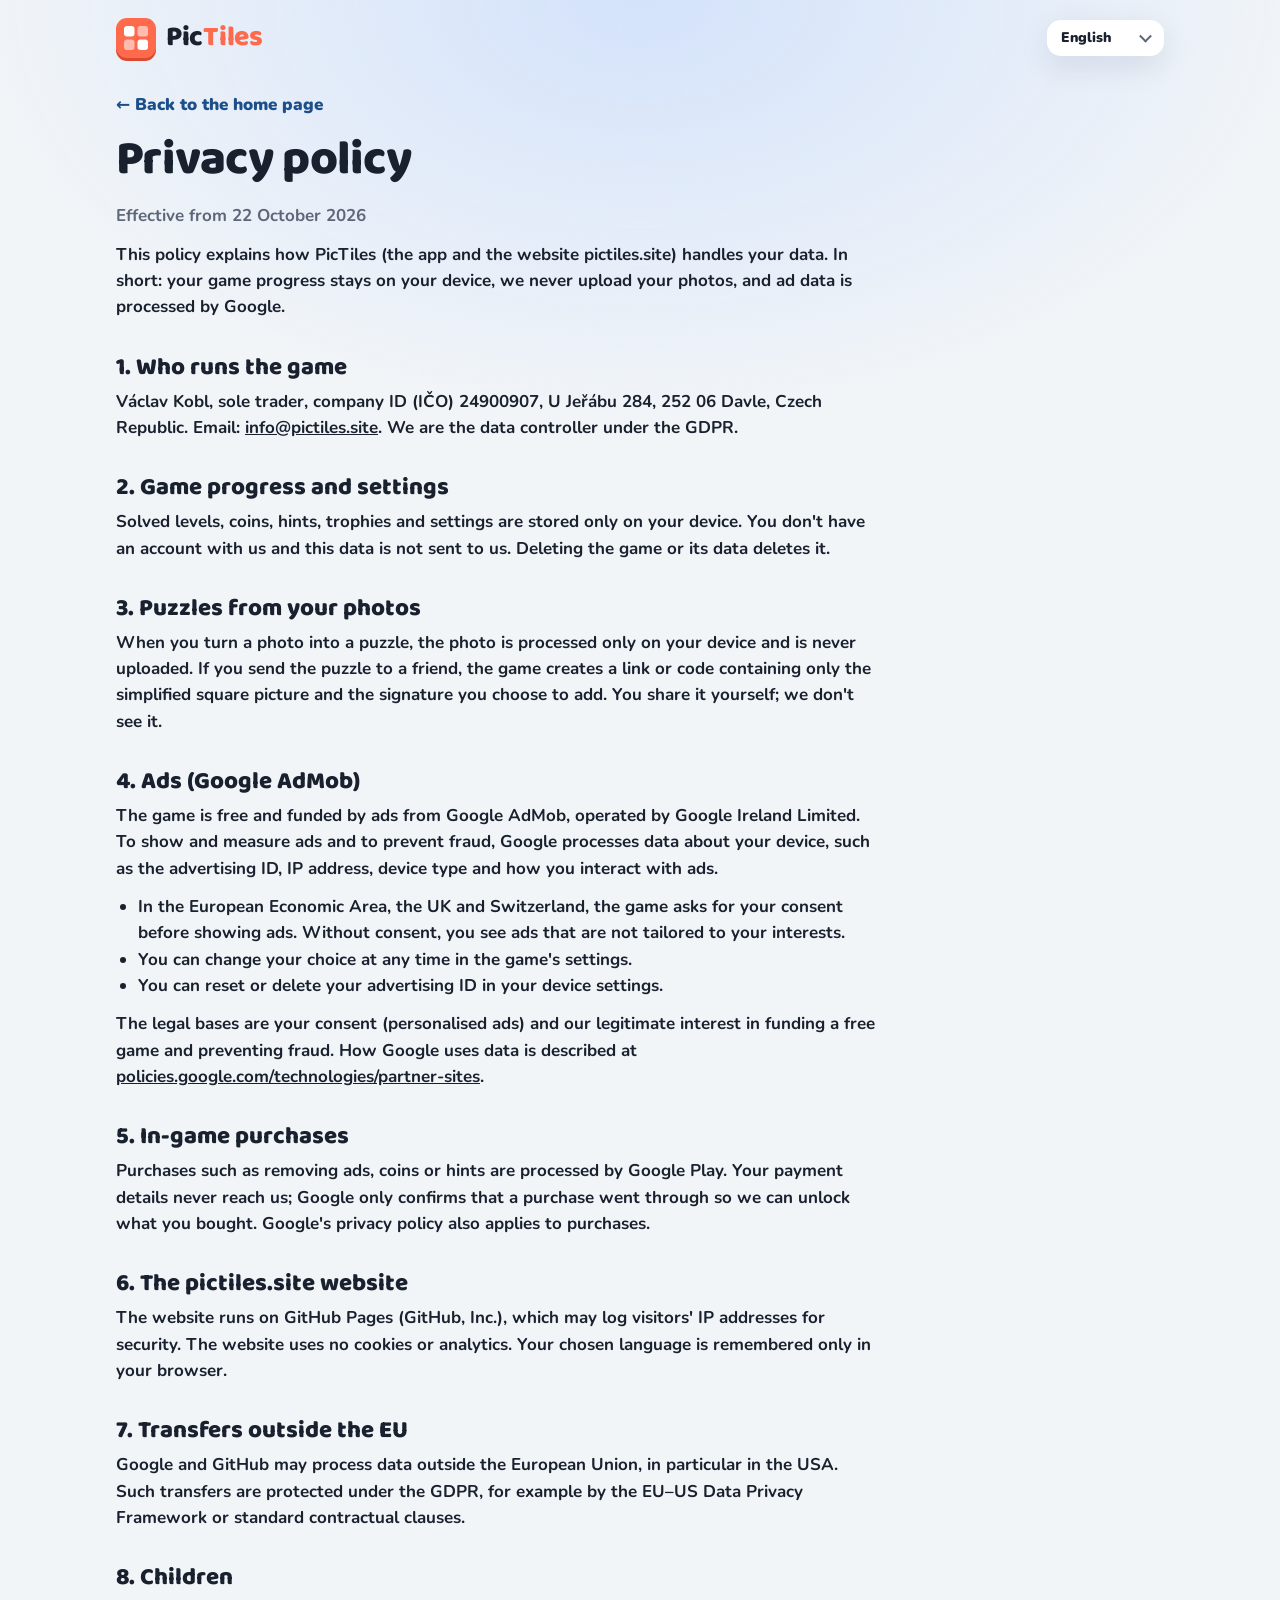
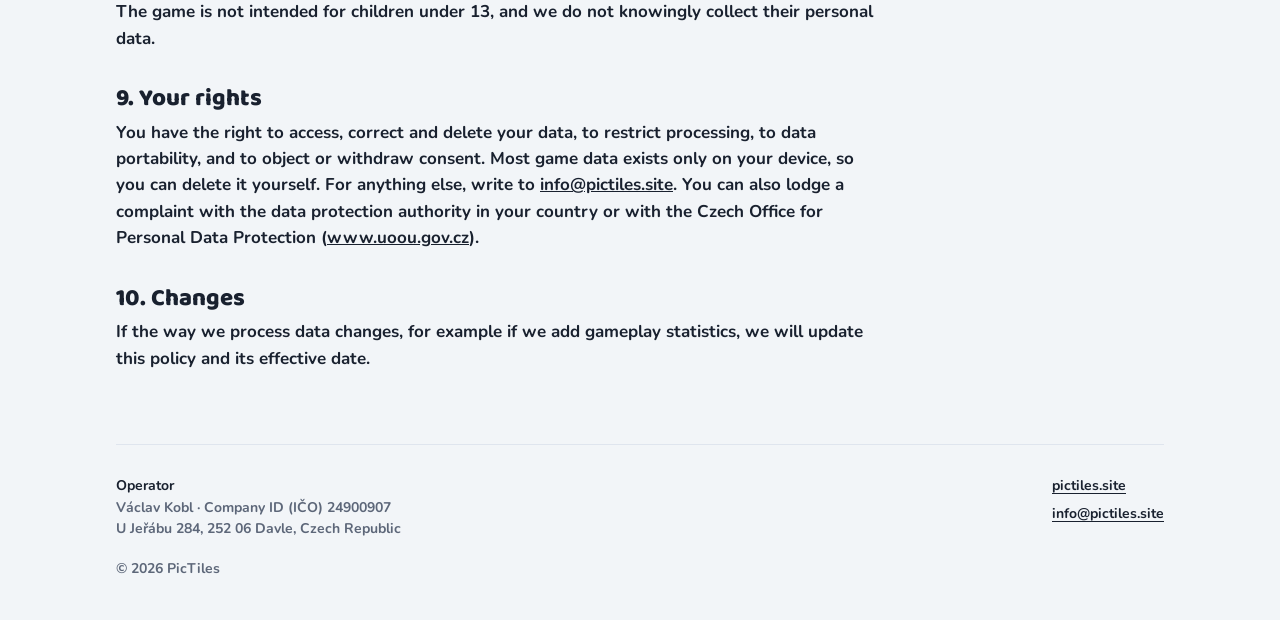
==== privacy.html @ 932350e9 "Add files via upload" ====
<!doctype html>
<html lang="en" class="pending" data-page="privacy">
<head>
<meta charset="utf-8">
<meta name="viewport" content="width=device-width, initial-scale=1">
<title>Privacy policy – PicTiles</title>
<meta name="description" content="Privacy policy of the PicTiles nonogram puzzle game and the pictiles.site website.">
<meta name="theme-color" content="#f2f5f8" media="(prefers-color-scheme: light)">
<meta name="theme-color" content="#0f141b" media="(prefers-color-scheme: dark)">
<link rel="icon" href="favicon.svg" type="image/svg+xml">
<link rel="apple-touch-icon" href="apple-touch-icon.png">
<link rel="stylesheet" href="site.css">
<noscript><style>html.pending body { visibility: visible; } .legal article[hidden] { display: block; }</style></noscript>
</head>
<body>
<div class="wrap">
  <header class="top">
    <a class="brand" href="./" aria-label="PicTiles">
      <svg viewBox="0 0 40 40" aria-hidden="true"><rect width="40" height="40" rx="11" fill="#ff6a4d"/><rect x="8" y="8" width="10.5" height="10.5" rx="3" fill="#fff"/><rect x="21.5" y="8" width="10.5" height="10.5" rx="3" fill="#fff" opacity=".55"/><rect x="8" y="21.5" width="10.5" height="10.5" rx="3" fill="#fff" opacity=".55"/><rect x="21.5" y="21.5" width="10.5" height="10.5" rx="3" fill="#fff"/></svg>
      <span class="wordmark">Pic<b>Tiles</b></span>
    </a>
    <label class="lang">
      <select id="langSel" aria-label="Language">
        <option value="cs">Čeština</option><option value="en">English</option><option value="de">Deutsch</option>
        <option value="es">Español</option><option value="pt">Português</option><option value="ja">日本語</option>
      </select>
    </label>
  </header>

  <main class="legal">
    <a class="back" href="./" data-t="back" data-keep-lang>← Back to the home page</a>

    <article lang="cs" hidden>
      <h1>Zásady ochrany osobních údajů</h1>
      <p class="meta">Platné od 22. října 2026</p>
      <p>Tyto zásady vysvětlují, jak hra PicTiles (aplikace i web pictiles.site) zachází s vašimi údaji. Ve zkratce: herní postup zůstává ve vašem zařízení, vaše fotky nikam neodesíláme a údaje pro reklamy zpracovává Google.</p>
      <h2>1. Kdo hru provozuje</h2>
      <p>Václav Kobl, podnikatel, IČO 24900907, U Jeřábu 284, 252 06 Davle, Česká republika. E-mail: <a href="mailto:info@pictiles.site">info@pictiles.site</a>. Podle nařízení GDPR jsme správcem osobních údajů.</p>
      <h2>2. Herní postup a nastavení</h2>
      <p>Vyřešené levely, mince, nápovědy, trofeje a nastavení se ukládají jen ve vašem zařízení. Nemáte u nás účet a tyto údaje k nám neodcházejí. Smazáním hry nebo jejích dat je smažete.</p>
      <h2>3. Hádanky z vašich fotek</h2>
      <p>Když z fotky vytvoříte hádanku, fotka se zpracuje jen ve vašem zařízení a nikam se neodesílá. Pokud hádanku pošlete kamarádovi, vytvoří se odkaz nebo kód, který obsahuje jen zjednodušený obrázek ze čtverečků a podpis, pokud ho sami vyplníte. Sdílíte ho vy, my ho nevidíme.</p>
      <h2>4. Reklamy (Google AdMob)</h2>
      <p>Hra je zdarma a financují ji reklamy služby Google AdMob, kterou provozuje Google Ireland Limited. Aby se reklamy mohly zobrazit, měřit a chránit před podvody, Google zpracovává údaje o vašem zařízení, například reklamní identifikátor, IP adresu, typ zařízení a to, jak s reklamami pracujete.</p>
      <ul>
        <li>V Evropském hospodářském prostoru, Spojeném království a Švýcarsku se vás hra před zobrazením reklam zeptá na souhlas. Bez souhlasu uvidíte reklamy, které nejsou přizpůsobené vašim zájmům.</li>
        <li>Svou volbu můžete kdykoli změnit v nastavení hry.</li>
        <li>Reklamní identifikátor můžete vynulovat nebo smazat v nastavení zařízení.</li>
      </ul>
      <p>Právním základem je váš souhlas (přizpůsobené reklamy) a náš oprávněný zájem na financování bezplatné hry a ochraně před podvody. Jak Google údaje používá, popisuje stránka <a href="https://policies.google.com/technologies/partner-sites" rel="noopener">policies.google.com/technologies/partner-sites</a>.</p>
      <h2>5. Nákupy ve hře</h2>
      <p>Nákupy, například vypnutí reklam, mince nebo nápovědy, zpracovává Google Play. Platební údaje k nám nikdy nepřicházejí. Od Googlu dostáváme jen potvrzení, že nákup proběhl, abychom vám mohli zakoupené odemknout. Na nákupy se vztahují i zásady ochrany soukromí společnosti Google.</p>
      <h2>6. Web pictiles.site</h2>
      <p>Web běží na službě GitHub Pages (GitHub, Inc.), která může z bezpečnostních důvodů zaznamenávat IP adresy návštěvníků. Web nepoužívá cookies ani analytické nástroje. Zvolený jazyk si pamatuje jen ve vašem prohlížeči.</p>
      <h2>7. Předávání mimo EU</h2>
      <p>Google i GitHub mohou údaje zpracovávat i mimo Evropskou unii, zejména v USA. Takové předání je chráněno podle pravidel GDPR, například rámcem pro ochranu osobních údajů mezi EU a USA nebo standardními smluvními doložkami.</p>
      <h2>8. Děti</h2>
      <p>Hra není určena dětem mladším 13 let a vědomě od nich osobní údaje nesbíráme.</p>
      <h2>9. Vaše práva</h2>
      <p>Máte právo na přístup ke svým údajům, jejich opravu a výmaz, omezení zpracování, přenositelnost, a také právo vznést námitku nebo odvolat souhlas. Většina herních údajů je jen ve vašem zařízení, takže je můžete sami smazat. S čímkoli dalším nám napište na <a href="mailto:info@pictiles.site">info@pictiles.site</a>. Stížnost můžete podat u Úřadu pro ochranu osobních údajů (<a href="https://www.uoou.gov.cz" rel="noopener">www.uoou.gov.cz</a>).</p>
      <h2>10. Změny</h2>
      <p>Když se způsob zpracování změní, například pokud do hry přidáme statistiky hraní, upravíme tyto zásady a datum jejich platnosti.</p>
    </article>

    <article lang="en">
      <h1>Privacy policy</h1>
      <p class="meta">Effective from 22 October 2026</p>
      <p>This policy explains how PicTiles (the app and the website pictiles.site) handles your data. In short: your game progress stays on your device, we never upload your photos, and ad data is processed by Google.</p>
      <h2>1. Who runs the game</h2>
      <p>Václav Kobl, sole trader, company ID (IČO) 24900907, U Jeřábu 284, 252 06 Davle, Czech Republic. Email: <a href="mailto:info@pictiles.site">info@pictiles.site</a>. We are the data controller under the GDPR.</p>
      <h2>2. Game progress and settings</h2>
      <p>Solved levels, coins, hints, trophies and settings are stored only on your device. You don't have an account with us and this data is not sent to us. Deleting the game or its data deletes it.</p>
      <h2>3. Puzzles from your photos</h2>
      <p>When you turn a photo into a puzzle, the photo is processed only on your device and is never uploaded. If you send the puzzle to a friend, the game creates a link or code containing only the simplified square picture and the signature you choose to add. You share it yourself; we don't see it.</p>
      <h2>4. Ads (Google AdMob)</h2>
      <p>The game is free and funded by ads from Google AdMob, operated by Google Ireland Limited. To show and measure ads and to prevent fraud, Google processes data about your device, such as the advertising ID, IP address, device type and how you interact with ads.</p>
      <ul>
        <li>In the European Economic Area, the UK and Switzerland, the game asks for your consent before showing ads. Without consent, you see ads that are not tailored to your interests.</li>
        <li>You can change your choice at any time in the game's settings.</li>
        <li>You can reset or delete your advertising ID in your device settings.</li>
      </ul>
      <p>The legal bases are your consent (personalised ads) and our legitimate interest in funding a free game and preventing fraud. How Google uses data is described at <a href="https://policies.google.com/technologies/partner-sites" rel="noopener">policies.google.com/technologies/partner-sites</a>.</p>
      <h2>5. In-game purchases</h2>
      <p>Purchases such as removing ads, coins or hints are processed by Google Play. Your payment details never reach us; Google only confirms that a purchase went through so we can unlock what you bought. Google's privacy policy also applies to purchases.</p>
      <h2>6. The pictiles.site website</h2>
      <p>The website runs on GitHub Pages (GitHub, Inc.), which may log visitors' IP addresses for security. The website uses no cookies or analytics. Your chosen language is remembered only in your browser.</p>
      <h2>7. Transfers outside the EU</h2>
      <p>Google and GitHub may process data outside the European Union, in particular in the USA. Such transfers are protected under the GDPR, for example by the EU–US Data Privacy Framework or standard contractual clauses.</p>
      <h2>8. Children</h2>
      <p>The game is not intended for children under 13, and we do not knowingly collect their personal data.</p>
      <h2>9. Your rights</h2>
      <p>You have the right to access, correct and delete your data, to restrict processing, to data portability, and to object or withdraw consent. Most game data exists only on your device, so you can delete it yourself. For anything else, write to <a href="mailto:info@pictiles.site">info@pictiles.site</a>. You can also lodge a complaint with the data protection authority in your country or with the Czech Office for Personal Data Protection (<a href="https://www.uoou.gov.cz" rel="noopener">www.uoou.gov.cz</a>).</p>
      <h2>10. Changes</h2>
      <p>If the way we process data changes, for example if we add gameplay statistics, we will update this policy and its effective date.</p>
    </article>

    <article lang="de" hidden>
      <h1>Datenschutzerklärung</h1>
      <p class="meta">Gültig ab 22. Oktober 2026</p>
      <p>Diese Erklärung beschreibt, wie PicTiles (die App und die Website pictiles.site) mit Ihren Daten umgeht. Kurz gesagt: Ihr Spielstand bleibt auf Ihrem Gerät, Ihre Fotos laden wir nie hoch, und Werbedaten verarbeitet Google.</p>
      <h2>1. Wer das Spiel betreibt</h2>
      <p>Václav Kobl, Einzelunternehmer, Unternehmens-ID (IČO) 24900907, U Jeřábu 284, 252 06 Davle, Tschechische Republik. E-Mail: <a href="mailto:info@pictiles.site">info@pictiles.site</a>. Wir sind Verantwortlicher im Sinne der DSGVO.</p>
      <h2>2. Spielstand und Einstellungen</h2>
      <p>Gelöste Level, Münzen, Tipps, Trophäen und Einstellungen werden nur auf Ihrem Gerät gespeichert. Sie haben bei uns kein Konto, und diese Daten werden nicht an uns übermittelt. Wenn Sie das Spiel oder seine Daten löschen, sind sie gelöscht.</p>
      <h2>3. Rätsel aus Ihren Fotos</h2>
      <p>Wenn Sie aus einem Foto ein Rätsel machen, wird das Foto nur auf Ihrem Gerät verarbeitet und nie hochgeladen. Wenn Sie das Rätsel an einen Freund senden, erstellt das Spiel einen Link oder Code, der nur das vereinfachte Bild aus Kästchen und eine von Ihnen eingegebene Signatur enthält. Sie teilen ihn selbst; wir sehen ihn nicht.</p>
      <h2>4. Werbung (Google AdMob)</h2>
      <p>Das Spiel ist kostenlos und wird durch Werbung von Google AdMob finanziert, betrieben von Google Ireland Limited. Um Anzeigen auszuliefern, zu messen und Betrug zu verhindern, verarbeitet Google Daten über Ihr Gerät, etwa die Werbe-ID, die IP-Adresse, den Gerätetyp und Ihre Interaktionen mit Anzeigen.</p>
      <ul>
        <li>Im Europäischen Wirtschaftsraum, im Vereinigten Königreich und in der Schweiz fragt das Spiel vor der Anzeige von Werbung nach Ihrer Einwilligung. Ohne Einwilligung sehen Sie Anzeigen, die nicht auf Ihre Interessen zugeschnitten sind.</li>
        <li>Sie können Ihre Auswahl jederzeit in den Einstellungen des Spiels ändern.</li>
        <li>Die Werbe-ID können Sie in den Einstellungen Ihres Geräts zurücksetzen oder löschen.</li>
      </ul>
      <p>Rechtsgrundlagen sind Ihre Einwilligung (personalisierte Werbung) und unser berechtigtes Interesse an der Finanzierung eines kostenlosen Spiels und an der Betrugsprävention. Wie Google Daten nutzt, steht unter <a href="https://policies.google.com/technologies/partner-sites" rel="noopener">policies.google.com/technologies/partner-sites</a>.</p>
      <h2>5. Käufe im Spiel</h2>
      <p>Käufe wie das Entfernen der Werbung, Münzen oder Tipps wickelt Google Play ab. Ihre Zahlungsdaten erreichen uns nie; Google bestätigt uns nur, dass ein Kauf erfolgt ist, damit wir das Gekaufte freischalten können. Für Käufe gilt auch die Datenschutzerklärung von Google.</p>
      <h2>6. Die Website pictiles.site</h2>
      <p>Die Website läuft auf GitHub Pages (GitHub, Inc.), das aus Sicherheitsgründen die IP-Adressen der Besucher protokollieren kann. Die Website verwendet keine Cookies und keine Analysetools. Die gewählte Sprache wird nur in Ihrem Browser gespeichert.</p>
      <h2>7. Übermittlung außerhalb der EU</h2>
      <p>Google und GitHub können Daten auch außerhalb der Europäischen Union verarbeiten, insbesondere in den USA. Solche Übermittlungen sind nach der DSGVO abgesichert, etwa durch das EU-US Data Privacy Framework oder Standardvertragsklauseln.</p>
      <h2>8. Kinder</h2>
      <p>Das Spiel richtet sich nicht an Kinder unter 13 Jahren, und wir erheben wissentlich keine personenbezogenen Daten von ihnen.</p>
      <h2>9. Ihre Rechte</h2>
      <p>Sie haben das Recht auf Auskunft, Berichtigung und Löschung, auf Einschränkung der Verarbeitung und auf Datenübertragbarkeit sowie das Recht, Widerspruch einzulegen oder eine Einwilligung zu widerrufen. Die meisten Spieldaten gibt es nur auf Ihrem Gerät, sodass Sie sie selbst löschen können. Für alles Weitere schreiben Sie an <a href="mailto:info@pictiles.site">info@pictiles.site</a>. Sie können sich außerdem bei der Datenschutzaufsichtsbehörde in Ihrem Land oder beim tschechischen Amt für den Schutz personenbezogener Daten (<a href="https://www.uoou.gov.cz" rel="noopener">www.uoou.gov.cz</a>) beschweren.</p>
      <h2>10. Änderungen</h2>
      <p>Wenn sich die Verarbeitung ändert, zum Beispiel wenn wir Spielstatistiken hinzufügen, passen wir diese Erklärung und ihr Gültigkeitsdatum an.</p>
    </article>

    <article lang="es" hidden>
      <h1>Política de privacidad</h1>
      <p class="meta">Vigente desde el 22 de octubre de 2026</p>
      <p>Esta política explica cómo PicTiles (la app y el sitio web pictiles.site) trata sus datos. En resumen: su progreso en el juego se queda en su dispositivo, nunca subimos sus fotos y los datos para anuncios los trata Google.</p>
      <h2>1. Quién gestiona el juego</h2>
      <p>Václav Kobl, empresario individual, n.º de empresa (IČO) 24900907, U Jeřábu 284, 252 06 Davle, República Checa. Correo: <a href="mailto:info@pictiles.site">info@pictiles.site</a>. Somos el responsable del tratamiento según el RGPD.</p>
      <h2>2. Progreso y ajustes del juego</h2>
      <p>Los niveles resueltos, las monedas, las pistas, los trofeos y los ajustes se guardan solo en su dispositivo. No tiene una cuenta con nosotros y estos datos no se nos envían. Si borra el juego o sus datos, se eliminan.</p>
      <h2>3. Puzles con sus fotos</h2>
      <p>Cuando convierte una foto en un puzle, la foto se procesa solo en su dispositivo y nunca se sube. Si envía el puzle a un amigo, el juego crea un enlace o código que contiene solo la imagen simplificada en casillas y la firma que usted decida añadir. Lo comparte usted; nosotros no lo vemos.</p>
      <h2>4. Anuncios (Google AdMob)</h2>
      <p>El juego es gratuito y se financia con anuncios de Google AdMob, gestionado por Google Ireland Limited. Para mostrar y medir anuncios y prevenir el fraude, Google trata datos de su dispositivo, como el identificador de publicidad, la dirección IP, el tipo de dispositivo y cómo interactúa con los anuncios.</p>
      <ul>
        <li>En el Espacio Económico Europeo, el Reino Unido y Suiza, el juego le pide su consentimiento antes de mostrar anuncios. Sin consentimiento, verá anuncios no adaptados a sus intereses.</li>
        <li>Puede cambiar su elección en cualquier momento en los ajustes del juego.</li>
        <li>Puede restablecer o eliminar su identificador de publicidad en los ajustes del dispositivo.</li>
      </ul>
      <p>Las bases jurídicas son su consentimiento (anuncios personalizados) y nuestro interés legítimo en financiar un juego gratuito y prevenir el fraude. Cómo usa Google los datos se describe en <a href="https://policies.google.com/technologies/partner-sites" rel="noopener">policies.google.com/technologies/partner-sites</a>.</p>
      <h2>5. Compras en el juego</h2>
      <p>Las compras, como quitar los anuncios, monedas o pistas, las gestiona Google Play. Sus datos de pago nunca nos llegan; Google solo nos confirma que la compra se ha realizado para poder desbloquear lo que ha comprado. A las compras también se aplica la política de privacidad de Google.</p>
      <h2>6. El sitio web pictiles.site</h2>
      <p>El sitio web funciona en GitHub Pages (GitHub, Inc.), que puede registrar las direcciones IP de los visitantes por motivos de seguridad. El sitio no usa cookies ni herramientas de analítica. El idioma elegido solo se recuerda en su navegador.</p>
      <h2>7. Transferencias fuera de la UE</h2>
      <p>Google y GitHub pueden tratar datos fuera de la Unión Europea, en particular en EE. UU. Estas transferencias están protegidas según el RGPD, por ejemplo mediante el Marco de Privacidad de Datos UE-EE. UU. o cláusulas contractuales tipo.</p>
      <h2>8. Menores</h2>
      <p>El juego no está dirigido a menores de 13 años y no recopilamos conscientemente sus datos personales.</p>
      <h2>9. Sus derechos</h2>
      <p>Tiene derecho a acceder a sus datos, rectificarlos y suprimirlos, a limitar el tratamiento, a la portabilidad y a oponerse o retirar su consentimiento. La mayoría de los datos del juego solo existen en su dispositivo, así que puede borrarlos usted mismo. Para cualquier otra cosa, escriba a <a href="mailto:info@pictiles.site">info@pictiles.site</a>. También puede presentar una reclamación ante la autoridad de protección de datos de su país o ante la Oficina checa para la Protección de Datos Personales (<a href="https://www.uoou.gov.cz" rel="noopener">www.uoou.gov.cz</a>).</p>
      <h2>10. Cambios</h2>
      <p>Si cambia la forma en que tratamos los datos, por ejemplo si añadimos estadísticas de juego, actualizaremos esta política y su fecha de vigencia.</p>
    </article>

    <article lang="pt" hidden>
      <h1>Política de privacidade</h1>
      <p class="meta">Em vigor desde 22 de outubro de 2026</p>
      <p>Esta política explica como o PicTiles (o app e o site pictiles.site) trata os seus dados. Em resumo: seu progresso no jogo fica no seu dispositivo, nunca enviamos suas fotos e os dados de anúncios são tratados pelo Google.</p>
      <h2>1. Quem opera o jogo</h2>
      <p>Václav Kobl, empresário individual, ID da empresa (IČO) 24900907, U Jeřábu 284, 252 06 Davle, República Tcheca. E-mail: <a href="mailto:info@pictiles.site">info@pictiles.site</a>. Somos o controlador dos dados nos termos do RGPD (GDPR).</p>
      <h2>2. Progresso e configurações</h2>
      <p>Níveis resolvidos, moedas, dicas, troféus e configurações ficam salvos apenas no seu dispositivo. Você não tem conta conosco e esses dados não são enviados para nós. Ao apagar o jogo ou os dados dele, eles são excluídos.</p>
      <h2>3. Quebra-cabeças das suas fotos</h2>
      <p>Quando você transforma uma foto em quebra-cabeça, a foto é processada apenas no seu dispositivo e nunca é enviada. Se você mandar o quebra-cabeça para um amigo, o jogo cria um link ou código que contém apenas a imagem simplificada em quadrados e a assinatura que você escolher adicionar. Quem compartilha é você; nós não o vemos.</p>
      <h2>4. Anúncios (Google AdMob)</h2>
      <p>O jogo é gratuito e financiado por anúncios do Google AdMob, operado pela Google Ireland Limited. Para exibir e medir anúncios e evitar fraudes, o Google trata dados do seu dispositivo, como o ID de publicidade, o endereço IP, o tipo de dispositivo e como você interage com os anúncios.</p>
      <ul>
        <li>No Espaço Econômico Europeu, no Reino Unido e na Suíça, o jogo pede seu consentimento antes de exibir anúncios. Sem consentimento, você vê anúncios não personalizados.</li>
        <li>Você pode mudar sua escolha a qualquer momento nas configurações do jogo.</li>
        <li>Você pode redefinir ou excluir seu ID de publicidade nas configurações do dispositivo.</li>
      </ul>
      <p>As bases legais são o seu consentimento (anúncios personalizados) e o nosso interesse legítimo em financiar um jogo gratuito e evitar fraudes. Como o Google usa os dados está descrito em <a href="https://policies.google.com/technologies/partner-sites" rel="noopener">policies.google.com/technologies/partner-sites</a>.</p>
      <h2>5. Compras no jogo</h2>
      <p>Compras como remover anúncios, moedas ou dicas são processadas pelo Google Play. Seus dados de pagamento nunca chegam até nós; o Google apenas confirma que a compra foi concluída para liberarmos o que você comprou. A política de privacidade do Google também se aplica às compras.</p>
      <h2>6. O site pictiles.site</h2>
      <p>O site funciona no GitHub Pages (GitHub, Inc.), que pode registrar os endereços IP dos visitantes por motivos de segurança. O site não usa cookies nem ferramentas de análise. O idioma escolhido fica salvo apenas no seu navegador.</p>
      <h2>7. Transferências para fora da UE</h2>
      <p>O Google e o GitHub podem tratar dados fora da União Europeia, especialmente nos EUA. Essas transferências são protegidas conforme o RGPD, por exemplo pelo Data Privacy Framework UE-EUA ou por cláusulas contratuais padrão.</p>
      <h2>8. Crianças</h2>
      <p>O jogo não é destinado a menores de 13 anos e não coletamos intencionalmente dados pessoais deles.</p>
      <h2>9. Seus direitos</h2>
      <p>Você tem direito de acessar, corrigir e excluir seus dados, de restringir o tratamento, à portabilidade e de se opor ou retirar o consentimento. A maior parte dos dados do jogo existe só no seu dispositivo, então você mesmo pode apagá-los. Para qualquer outra coisa, escreva para <a href="mailto:info@pictiles.site">info@pictiles.site</a>. Você também pode apresentar uma reclamação à autoridade de proteção de dados do seu país (no Brasil, a ANPD) ou ao Escritório tcheco de Proteção de Dados Pessoais (<a href="https://www.uoou.gov.cz" rel="noopener">www.uoou.gov.cz</a>).</p>
      <h2>10. Alterações</h2>
      <p>Se a forma como tratamos os dados mudar, por exemplo se adicionarmos estatísticas de jogo, atualizaremos esta política e sua data de vigência.</p>
    </article>

    <article lang="ja" hidden>
      <h1>プライバシーポリシー</h1>
      <p class="meta">2026年10月22日施行</p>
      <p>このポリシーでは、PicTiles（アプリおよびウェブサイト pictiles.site）がお客様のデータをどのように扱うかを説明します。要点：ゲームの進行状況はお使いの端末内にのみ保存され、写真がアップロードされることはありません。広告用のデータはGoogleが処理します。</p>
      <h2>1. 運営者</h2>
      <p>Václav Kobl（個人事業主、事業者番号（IČO）24900907、U Jeřábu 284, 252 06 Davle、チェコ共和国）。メール：<a href="mailto:info@pictiles.site">info@pictiles.site</a>。EU一般データ保護規則（GDPR）上の管理者です。</p>
      <h2>2. ゲームの進行状況と設定</h2>
      <p>クリアしたレベル、コイン、ヒント、トロフィー、設定はお使いの端末内にのみ保存されます。当方でのアカウント登録はなく、これらのデータが当方に送信されることはありません。ゲームまたはそのデータを削除すると、これらも削除されます。</p>
      <h2>3. 写真からつくるパズル</h2>
      <p>写真からパズルをつくる場合、写真は端末内でのみ処理され、アップロードされることはありません。パズルを友だちに送る場合、ゲームはマス目に単純化した絵と、お客様が入力した署名だけを含むリンクまたはコードを作成します。共有するのはお客様自身であり、当方がそれを見ることはありません。</p>
      <h2>4. 広告（Google AdMob）</h2>
      <p>本ゲームは無料で、Google Ireland Limitedが運営するGoogle AdMobの広告によって運営されています。広告の表示・効果測定・不正防止のため、Googleは広告ID、IPアドレス、端末の種類、広告とのやり取りなど、端末に関するデータを処理します。</p>
      <ul>
        <li>欧州経済領域、英国、スイスでは、広告を表示する前に同意を求めます。同意しない場合、興味・関心に合わせていない広告が表示されます。</li>
        <li>選択はゲームの設定からいつでも変更できます。</li>
        <li>広告IDは端末の設定からリセットまたは削除できます。</li>
      </ul>
      <p>法的根拠は、お客様の同意（パーソナライズ広告）と、無料ゲームの運営および不正防止という当方の正当な利益です。Googleによるデータの利用方法は <a href="https://policies.google.com/technologies/partner-sites" rel="noopener">policies.google.com/technologies/partner-sites</a> をご覧ください。</p>
      <h2>5. ゲーム内購入</h2>
      <p>広告の削除、コイン、ヒントなどの購入はGoogle Playが処理します。お支払い情報が当方に届くことはなく、購入したものを利用可能にするため、Googleから購入完了の確認のみを受け取ります。購入にはGoogleのプライバシーポリシーも適用されます。</p>
      <h2>6. ウェブサイト pictiles.site</h2>
      <p>ウェブサイトはGitHub Pages（GitHub, Inc.）で運営されており、セキュリティ上の理由から訪問者のIPアドレスが記録される場合があります。本サイトはCookieや解析ツールを使用しません。選択した言語はお使いのブラウザ内にのみ保存されます。</p>
      <h2>7. EU域外への移転</h2>
      <p>GoogleおよびGitHubは、EU域外、特に米国でデータを処理する場合があります。これらの移転は、EU・米国データプライバシーフレームワークや標準契約条項など、GDPRに基づく保護措置の対象です。</p>
      <h2>8. 子ども</h2>
      <p>本ゲームは13歳未満の子どもを対象としておらず、子どもの個人データを意図的に収集することはありません。</p>
      <h2>9. お客様の権利</h2>
      <p>お客様には、ご自身のデータへのアクセス、訂正、削除、処理の制限、データポータビリティ、異議申し立て、同意の撤回の権利があります。ゲームデータの大半はお使いの端末内にのみ存在するため、ご自身で削除できます。その他のご要望は <a href="mailto:info@pictiles.site">info@pictiles.site</a> までご連絡ください。お住まいの国のデータ保護機関（日本では個人情報保護委員会）またはチェコ個人情報保護局（<a href="https://www.uoou.gov.cz" rel="noopener">www.uoou.gov.cz</a>）に苦情を申し立てることもできます。</p>
      <h2>10. 変更</h2>
      <p>データの取り扱いが変わる場合（例：プレイ統計を追加する場合）、本ポリシーと施行日を更新します。</p>
    </article>
  </main>

  <footer>
    <div class="cols">
      <div>
        <b data-t="operator">Operator</b><br>
        Václav Kobl · <span data-t="ico">Company ID (IČO)</span> 24900907<br>
        U Jeřábu 284, 252 06 Davle, <span data-t="country">Czech Republic</span>
      </div>
      <nav>
        <a href="./" data-keep-lang>pictiles.site</a>
        <a href="mailto:info@pictiles.site">info@pictiles.site</a>
      </nav>
    </div>
    <p style="margin:18px 0 0">© <span id="year">2026</span> PicTiles</p>
  </footer>
</div>
<script src="site.js"></script>
</body>
</html>
---- site.css ----
/* PicTiles website — same look as the game: soft grey-blue ground, cobalt tiles, coral accent, rounded type.
   Fonts are hosted here (SIL Open Font License), nothing is loaded from other servers. */
@font-face { font-family: "Baloo 2"; font-weight: 800; font-display: swap; src: url(fonts/baloo-2-latin-800-normal.woff2) format("woff2");
  unicode-range: U+0000-00FF, U+0131, U+0152-0153, U+02BB-02BC, U+02C6, U+02DA, U+02DC, U+0304, U+0308, U+0329, U+2000-206F, U+20AC, U+2122, U+2191, U+2193, U+2212, U+2215, U+FEFF, U+FFFD; }
@font-face { font-family: "Baloo 2"; font-weight: 800; font-display: swap; src: url(fonts/baloo-2-latin-ext-800-normal.woff2) format("woff2");
  unicode-range: U+0100-02BA, U+02BD-02C5, U+02C7-02CC, U+02CE-02D7, U+02DD-02FF, U+0304, U+0308, U+0329, U+1D00-1DBF, U+1E00-1E9F, U+1EF2-1EFF, U+2020, U+20A0-20AB, U+20AD-20C0, U+2113, U+2C60-2C7F, U+A720-A7FF; }
@font-face { font-family: "Nunito"; font-weight: 700; font-display: swap; src: url(fonts/nunito-latin-700-normal.woff2) format("woff2");
  unicode-range: U+0000-00FF, U+0131, U+0152-0153, U+02BB-02BC, U+02C6, U+02DA, U+02DC, U+0304, U+0308, U+0329, U+2000-206F, U+20AC, U+2122, U+2191, U+2193, U+2212, U+2215, U+FEFF, U+FFFD; }
@font-face { font-family: "Nunito"; font-weight: 700; font-display: swap; src: url(fonts/nunito-latin-ext-700-normal.woff2) format("woff2");
  unicode-range: U+0100-02BA, U+02BD-02C5, U+02C7-02CC, U+02CE-02D7, U+02DD-02FF, U+0304, U+0308, U+0329, U+1D00-1DBF, U+1E00-1E9F, U+1EF2-1EFF, U+2020, U+20A0-20AB, U+20AD-20C0, U+2113, U+2C60-2C7F, U+A720-A7FF; }
@font-face { font-family: "Nunito"; font-weight: 900; font-display: swap; src: url(fonts/nunito-latin-900-normal.woff2) format("woff2");
  unicode-range: U+0000-00FF, U+0131, U+0152-0153, U+02BB-02BC, U+02C6, U+02DA, U+02DC, U+0304, U+0308, U+0329, U+2000-206F, U+20AC, U+2122, U+2191, U+2193, U+2212, U+2215, U+FEFF, U+FFFD; }
@font-face { font-family: "Nunito"; font-weight: 900; font-display: swap; src: url(fonts/nunito-latin-ext-900-normal.woff2) format("woff2");
  unicode-range: U+0100-02BA, U+02BD-02C5, U+02C7-02CC, U+02CE-02D7, U+02DD-02FF, U+0304, U+0308, U+0329, U+1D00-1DBF, U+1E00-1E9F, U+1EF2-1EFF, U+2020, U+20A0-20AB, U+20AD-20C0, U+2113, U+2C60-2C7F, U+A720-A7FF; }

:root {
  --bg: #f2f5f8; --glow: #d3e2fa; --surface: #ffffff; --band: #e9eef5; --line: #dfe5ee;
  --ink: #19212f; --muted: #5d6779; --tile: #1c4f8a; --tile-hi: #2a64a8; --tile-lo: #123a68;
  --coral: #ff6a4d; --coral-deep: #d94a2f; --sun: #ffc233; --mint: #19c49a; --grape: #8b5cf6;
  --shadow: 0 10px 30px rgba(20, 40, 80, .10); --phone: #19212f;
  --display: "Baloo 2", "Hiragino Maru Gothic ProN", "Nunito", ui-rounded, system-ui, sans-serif;
  --text: "Nunito", "Hiragino Maru Gothic ProN", ui-rounded, system-ui, -apple-system, "Segoe UI", sans-serif;
  color-scheme: light;
}
@media (prefers-color-scheme: dark) {
  :root:not([data-theme="light"]) {
    --bg: #0f141b; --glow: #15284a; --surface: #182130; --band: #1e293a; --line: #2a3546;
    --ink: #eef3fa; --muted: #a3afc2; --tile: #8fb6ff; --tile-hi: #a9c8ff; --tile-lo: #5f86cf;
    --shadow: 0 10px 30px rgba(0, 0, 0, .35); --phone: #000000; color-scheme: dark;
  }
}
:root[data-theme="dark"] {
  --bg: #0f141b; --glow: #15284a; --surface: #182130; --band: #1e293a; --line: #2a3546;
  --ink: #eef3fa; --muted: #a3afc2; --tile: #8fb6ff; --tile-hi: #a9c8ff; --tile-lo: #5f86cf;
  --shadow: 0 10px 30px rgba(0, 0, 0, .35); --phone: #000000; color-scheme: dark;
}
:lang(ja) { --display: "Hiragino Maru Gothic ProN", "M PLUS Rounded 1c", "Hiragino Sans", "Noto Sans JP", sans-serif; --text: var(--display); }

* { box-sizing: border-box; }
html { -webkit-text-size-adjust: 100%; overflow-x: clip; }
body { margin: 0; background: var(--bg); color: var(--ink); font: 700 17px/1.55 var(--text); overflow-x: hidden; }
body::before { content: ""; position: fixed; inset: 0 0 auto 0; height: 560px; z-index: -1; pointer-events: none;
  background: radial-gradient(70% 100% at 50% 0%, var(--glow), transparent 75%); }
/* hidden for a moment while the language is applied; shown anyway after a second if the script never runs */
html.pending body { visibility: hidden; animation: reveal 0s 1s forwards; }
@keyframes reveal { to { visibility: visible; } }
a { color: inherit; }
img { max-width: 100%; display: block; }
.wrap { max-width: 1080px; margin: 0 auto; padding: 0 16px; }

/* header */
header.top { display: flex; align-items: center; justify-content: space-between; gap: 12px; padding: 18px 0; }
.brand { display: flex; align-items: center; gap: 10px; text-decoration: none; }
.brand svg { width: 40px; height: 40px; flex: none; filter: drop-shadow(0 3px 0 var(--coral-deep)); }
.wordmark { font: 800 28px/1 "Baloo 2", var(--display); letter-spacing: -.01em; }
.wordmark b { color: var(--coral); font-weight: 800; }
.lang { position: relative; }
.lang select { appearance: none; -webkit-appearance: none; font: 800 14px/1 var(--text); color: var(--ink); background: var(--surface); border: 0; border-radius: 14px;
  padding: 11px 34px 11px 14px; box-shadow: var(--shadow); cursor: pointer; }
.lang::after { content: ""; position: absolute; right: 14px; top: 50%; width: 7px; height: 7px; border-right: 2.5px solid var(--muted); border-bottom: 2.5px solid var(--muted);
  transform: translateY(-70%) rotate(45deg); pointer-events: none; }

/* hero */
.hero { display: grid; grid-template-columns: minmax(0, 1.05fr) minmax(0, .95fr); gap: 32px; align-items: center; padding: 28px 0 56px; }
.eyebrow { display: inline-flex; align-items: center; gap: 8px; font: 900 13px/1 var(--text); letter-spacing: .1em; text-transform: uppercase; color: var(--coral); }
:lang(ja) .eyebrow { letter-spacing: .02em; }
:lang(ja) h1, :lang(ja) h2, :lang(ja) h3, :lang(ja) p, :lang(ja) summary { word-break: auto-phrase; line-break: strict; }
h1 { font: 800 clamp(38px, 6vw, 62px)/1.02 var(--display); margin: 14px 0 18px; letter-spacing: -.015em; text-wrap: balance; }
h1 em { font-style: normal; color: var(--tile); }
.lead { font-size: 19px; color: var(--muted); margin: 0 0 26px; max-width: 34em; }
.store { display: inline-flex; align-items: center; gap: 12px; padding: 12px 20px 12px 14px; border-radius: 18px; background: var(--ink); color: var(--bg);
  text-decoration: none; box-shadow: 0 5px 0 rgba(0, 0, 0, .25); }
.store svg { width: 30px; height: 30px; flex: none; }
.store small { display: block; font: 800 12px/1.2 var(--text); opacity: .75; }
.store strong { display: block; font: 800 20px/1.1 var(--display); }
.note { font-size: 14px; color: var(--muted); margin: 14px 0 0; }

/* phones */
/* the tilted phones may poke out a little: clip them to the column so the page never scrolls sideways */
.phones { position: relative; height: 560px; overflow: clip; overflow-clip-margin: 24px; }
.phone { position: absolute; width: 250px; border-radius: 38px; padding: 9px; background: var(--phone); box-shadow: 0 30px 60px rgba(20, 40, 80, .28); }
.phone img { width: 100%; height: auto; aspect-ratio: 640 / 1385; object-fit: cover; border-radius: 30px; background: #f2f5f8; }
.phones .phone:nth-child(1) { left: 2%; top: 46px; transform: rotate(-7deg); }
.phones .phone:nth-child(2) { right: 4%; top: 0; transform: rotate(5deg); z-index: 2; }

/* features */
section { padding: 40px 0; }
h2 { font: 800 clamp(30px, 4.4vw, 42px)/1.08 var(--display); margin: 0 0 24px; text-wrap: balance; }
.features { display: grid; grid-template-columns: repeat(3, minmax(0, 1fr)); gap: 16px; }
.feature { background: var(--surface); border-radius: 26px; padding: 22px; box-shadow: var(--shadow); }
.feature .ic { width: 50px; height: 50px; border-radius: 16px; display: grid; place-items: center; margin-bottom: 14px; color: #fff; }
.feature .ic svg { width: 26px; height: 26px; }
.feature h3 { font: 800 21px/1.2 var(--display); margin: 0 0 6px; }
.feature p { margin: 0; color: var(--muted); font-size: 16px; }
.ic.c1 { background: linear-gradient(145deg, var(--tile-hi), var(--tile)); box-shadow: 0 4px 0 var(--tile-lo); }
.ic.c2 { background: linear-gradient(145deg, #b596ff, var(--grape)); box-shadow: 0 4px 0 #6a45dd; }
.ic.c3 { background: linear-gradient(145deg, #ffd66b, var(--sun)); box-shadow: 0 4px 0 #d6960a; color: #5a3d00; }
.ic.c4 { background: linear-gradient(145deg, #ff8a70, var(--coral)); box-shadow: 0 4px 0 var(--coral-deep); }
.ic.c5 { background: linear-gradient(145deg, #5ef3cc, var(--mint)); box-shadow: 0 4px 0 #0f936f; }
.ic.c6 { background: linear-gradient(145deg, #6aa8ff, #2f7de1); box-shadow: 0 4px 0 #1e5bb0; }

/* screenshots */
.shots { display: grid; grid-template-columns: repeat(3, minmax(0, 1fr)); gap: 22px; }
.shot { text-align: center; }
.shot .phone { position: relative; width: 100%; max-width: 280px; margin: 0 auto 14px; }
.shot p { margin: 0; font: 800 18px/1.3 var(--display); }

/* faq */
.faq { display: grid; gap: 12px; max-width: 760px; }
.faq details { background: var(--surface); border-radius: 20px; padding: 18px 22px; box-shadow: var(--shadow); }
.faq summary { cursor: pointer; font: 800 19px/1.3 var(--display); list-style: none; display: flex; justify-content: space-between; gap: 12px; }
.faq summary::-webkit-details-marker { display: none; }
.faq summary::after { content: "+"; font: 800 24px/1 var(--display); color: var(--coral); }
.faq details[open] summary::after { content: "–"; }
.faq details p { margin: 10px 0 0; color: var(--muted); }

/* footer */
footer { margin-top: 40px; padding: 30px 0 40px; border-top: 1px solid var(--line); font-size: 14px; color: var(--muted); }
footer .cols { display: flex; flex-wrap: wrap; justify-content: space-between; gap: 18px 40px; }
footer b { color: var(--ink); }
footer a { color: var(--ink); text-underline-offset: 3px; }
footer nav { display: flex; flex-direction: column; gap: 6px; }

/* legal page */
.legal { max-width: 760px; padding: 10px 0 20px; }
.legal h1 { font-size: clamp(34px, 5vw, 48px); }
.legal h2 { font-size: 24px; margin: 34px 0 8px; }
.legal p, .legal li { color: var(--ink); font-weight: 700; }
.legal p { margin: 0 0 12px; }
.legal ul { padding-left: 22px; margin: 0 0 12px; }
.legal .meta { color: var(--muted); }
.legal article[hidden] { display: none; }
.back { display: inline-flex; align-items: center; gap: 6px; font-weight: 900; text-decoration: none; color: var(--tile); margin: 6px 0 4px; }

@media (max-width: 860px) {
  .hero { grid-template-columns: minmax(0, 1fr); padding-top: 12px; gap: 8px; }
  .phones { height: 470px; max-width: 420px; width: 100%; margin: 10px auto 0; }
  .phone { width: 205px; border-radius: 32px; padding: 8px; }
  .phone img { border-radius: 25px; }
  .features { grid-template-columns: repeat(2, minmax(0, 1fr)); }
  .shots { grid-template-columns: minmax(0, 1fr); max-width: 320px; margin: 0 auto; }
}
@media (max-width: 560px) {
  .features { grid-template-columns: minmax(0, 1fr); }
  .phones { height: 400px; }
  .phone { width: 172px; }
  .wordmark { font-size: 24px; }
  .brand svg { width: 34px; height: 34px; }
}
@media (prefers-reduced-motion: no-preference) {
  .phones .phone { transition: transform .4s cubic-bezier(.2, 1.3, .4, 1); }
  .phones:hover .phone:nth-child(1) { transform: rotate(-9deg) translateY(-6px); }
  .phones:hover .phone:nth-child(2) { transform: rotate(7deg) translateY(-6px); }
}
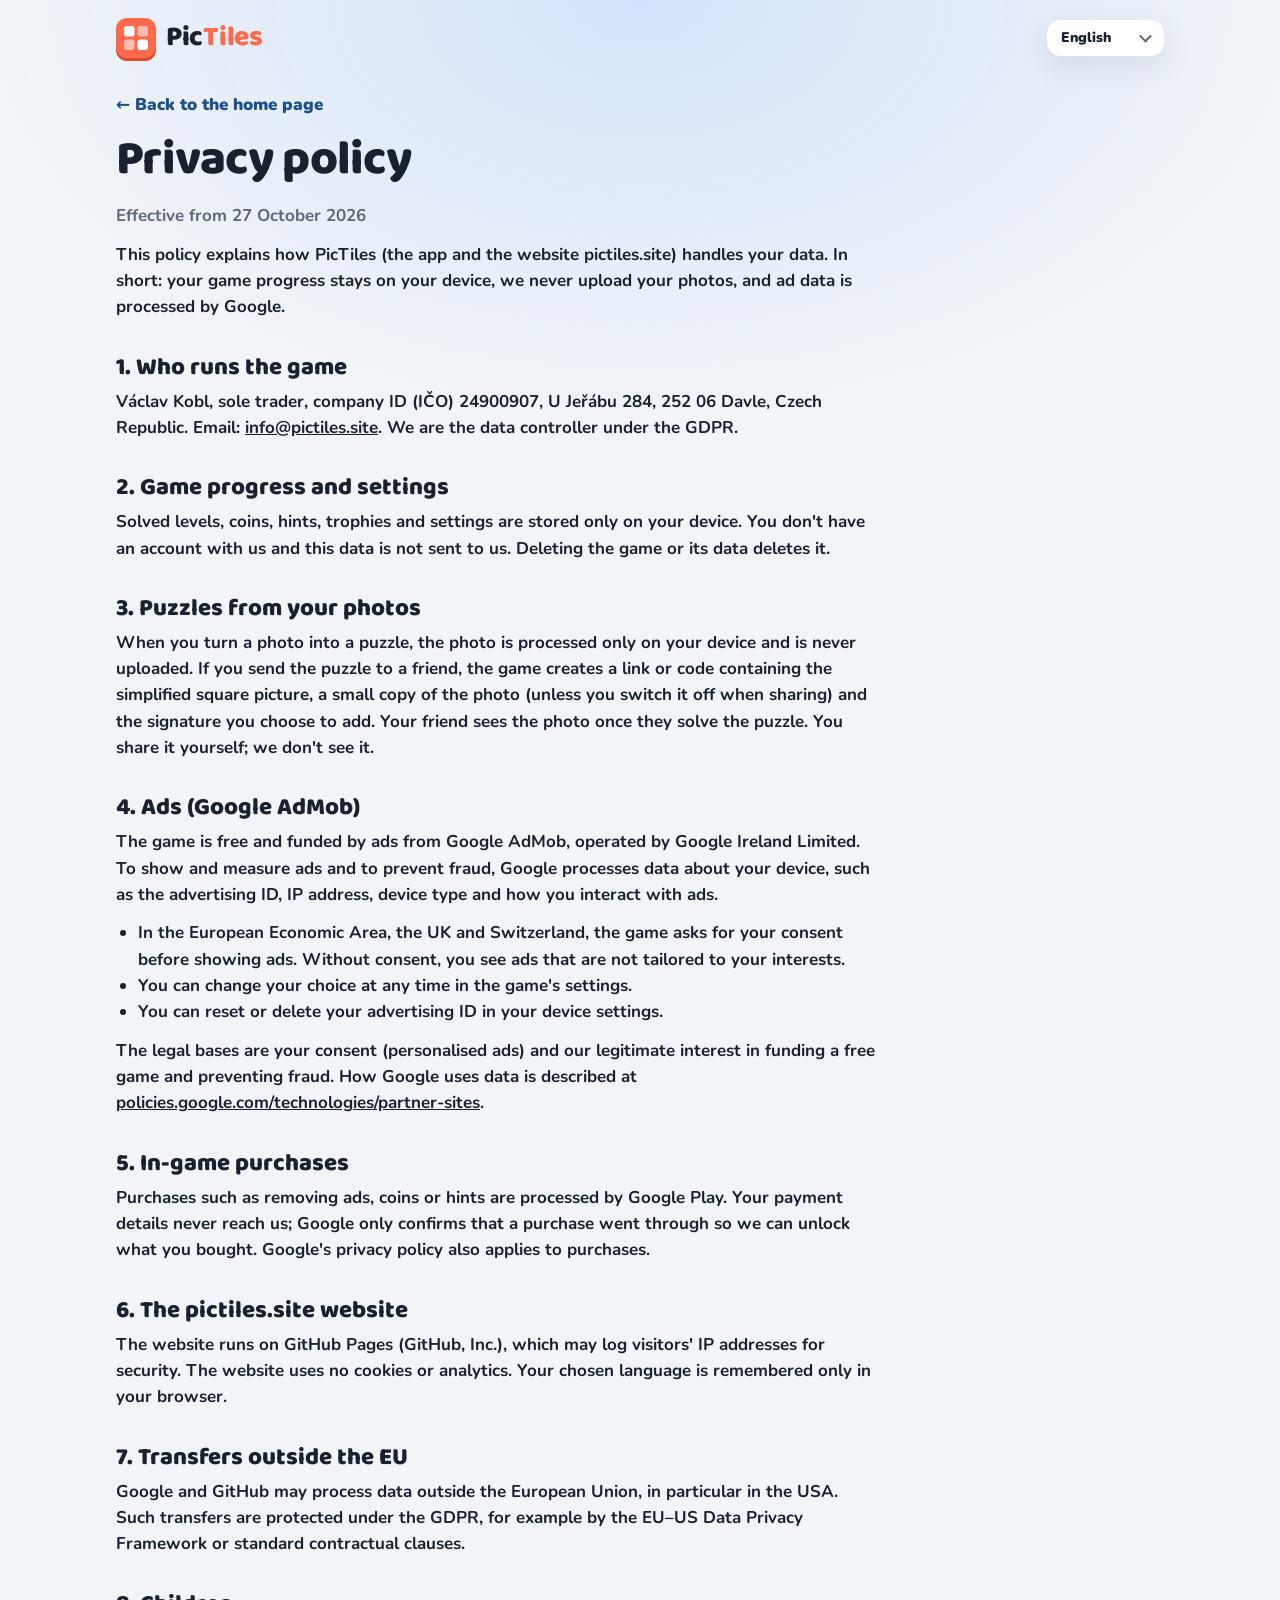
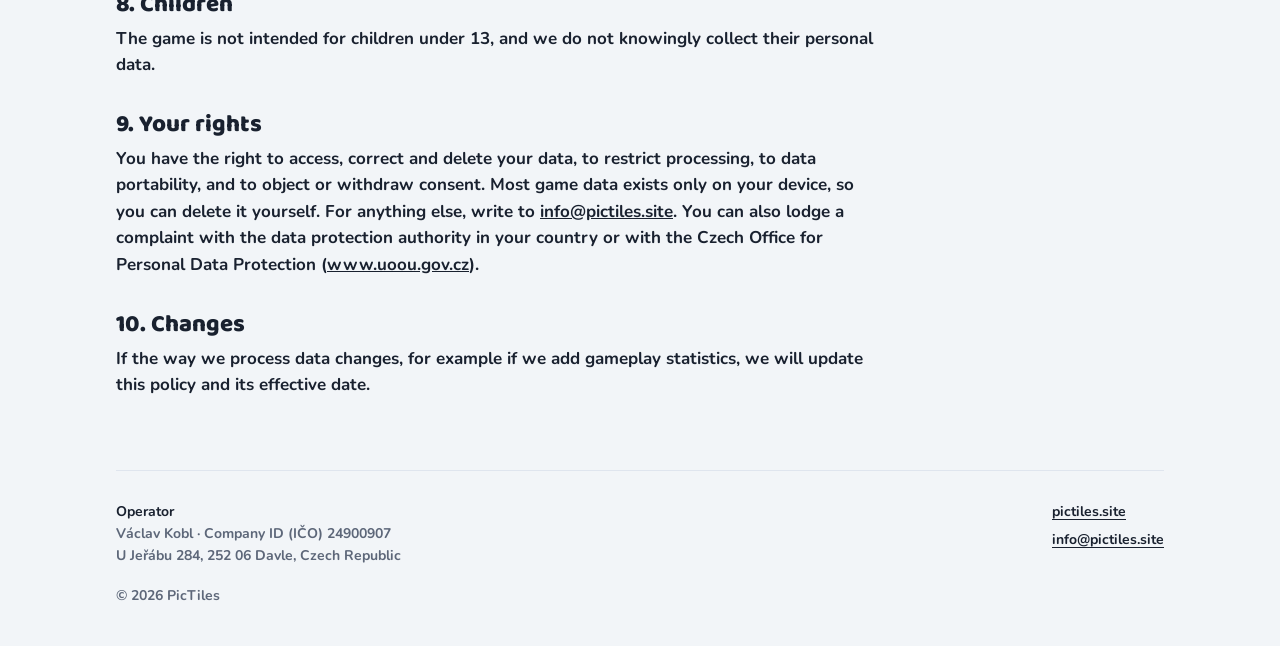
==== commit d58c0468: "Privacy policy: friend links can carry a small copy of the photo Co-Authored-By: Claude Opus 5.5 <no" ====
--- a/privacy.html
+++ b/privacy.html
@@ -32,14 +32,14 @@
 
     <article lang="cs" hidden>
       <h1>Zásady ochrany osobních údajů</h1>
-      <p class="meta">Platné od 22. října 2026</p>
+      <p class="meta">Platné od 27. října 2026</p>
       <p>Tyto zásady vysvětlují, jak hra PicTiles (aplikace i web pictiles.site) zachází s vašimi údaji. Ve zkratce: herní postup zůstává ve vašem zařízení, vaše fotky nikam neodesíláme a údaje pro reklamy zpracovává Google.</p>
       <h2>1. Kdo hru provozuje</h2>
       <p>Václav Kobl, podnikatel, IČO 24900907, U Jeřábu 284, 252 06 Davle, Česká republika. E-mail: <a href="mailto:info@pictiles.site">info@pictiles.site</a>. Podle nařízení GDPR jsme správcem osobních údajů.</p>
       <h2>2. Herní postup a nastavení</h2>
       <p>Vyřešené levely, mince, nápovědy, trofeje a nastavení se ukládají jen ve vašem zařízení. Nemáte u nás účet a tyto údaje k nám neodcházejí. Smazáním hry nebo jejích dat je smažete.</p>
       <h2>3. Hádanky z vašich fotek</h2>
-      <p>Když z fotky vytvoříte hádanku, fotka se zpracuje jen ve vašem zařízení a nikam se neodesílá. Pokud hádanku pošlete kamarádovi, vytvoří se odkaz nebo kód, který obsahuje jen zjednodušený obrázek ze čtverečků a podpis, pokud ho sami vyplníte. Sdílíte ho vy, my ho nevidíme.</p>
+      <p>Když z fotky vytvoříte hádanku, fotka se zpracuje jen ve vašem zařízení a nikam se neodesílá. Pokud hádanku pošlete kamarádovi, vytvoří se odkaz nebo kód, který obsahuje zjednodušený obrázek ze čtverečků, zmenšenou kopii fotky (pokud ji při sdílení nevypnete) a podpis, pokud ho sami vyplníte. Fotku kamarád uvidí, až hádanku vyřeší. Sdílíte ho vy, my ho nevidíme.</p>
       <h2>4. Reklamy (Google AdMob)</h2>
       <p>Hra je zdarma a financují ji reklamy služby Google AdMob, kterou provozuje Google Ireland Limited. Aby se reklamy mohly zobrazit, měřit a chránit před podvody, Google zpracovává údaje o vašem zařízení, například reklamní identifikátor, IP adresu, typ zařízení a to, jak s reklamami pracujete.</p>
       <ul>
@@ -64,14 +64,14 @@
 
     <article lang="en">
       <h1>Privacy policy</h1>
-      <p class="meta">Effective from 22 October 2026</p>
+      <p class="meta">Effective from 27 October 2026</p>
       <p>This policy explains how PicTiles (the app and the website pictiles.site) handles your data. In short: your game progress stays on your device, we never upload your photos, and ad data is processed by Google.</p>
       <h2>1. Who runs the game</h2>
       <p>Václav Kobl, sole trader, company ID (IČO) 24900907, U Jeřábu 284, 252 06 Davle, Czech Republic. Email: <a href="mailto:info@pictiles.site">info@pictiles.site</a>. We are the data controller under the GDPR.</p>
       <h2>2. Game progress and settings</h2>
       <p>Solved levels, coins, hints, trophies and settings are stored only on your device. You don't have an account with us and this data is not sent to us. Deleting the game or its data deletes it.</p>
       <h2>3. Puzzles from your photos</h2>
-      <p>When you turn a photo into a puzzle, the photo is processed only on your device and is never uploaded. If you send the puzzle to a friend, the game creates a link or code containing only the simplified square picture and the signature you choose to add. You share it yourself; we don't see it.</p>
+      <p>When you turn a photo into a puzzle, the photo is processed only on your device and is never uploaded. If you send the puzzle to a friend, the game creates a link or code containing the simplified square picture, a small copy of the photo (unless you switch it off when sharing) and the signature you choose to add. Your friend sees the photo once they solve the puzzle. You share it yourself; we don't see it.</p>
       <h2>4. Ads (Google AdMob)</h2>
       <p>The game is free and funded by ads from Google AdMob, operated by Google Ireland Limited. To show and measure ads and to prevent fraud, Google processes data about your device, such as the advertising ID, IP address, device type and how you interact with ads.</p>
       <ul>
@@ -96,14 +96,14 @@
 
     <article lang="de" hidden>
       <h1>Datenschutzerklärung</h1>
-      <p class="meta">Gültig ab 22. Oktober 2026</p>
+      <p class="meta">Gültig ab 27. Oktober 2026</p>
       <p>Diese Erklärung beschreibt, wie PicTiles (die App und die Website pictiles.site) mit Ihren Daten umgeht. Kurz gesagt: Ihr Spielstand bleibt auf Ihrem Gerät, Ihre Fotos laden wir nie hoch, und Werbedaten verarbeitet Google.</p>
       <h2>1. Wer das Spiel betreibt</h2>
       <p>Václav Kobl, Einzelunternehmer, Unternehmens-ID (IČO) 24900907, U Jeřábu 284, 252 06 Davle, Tschechische Republik. E-Mail: <a href="mailto:info@pictiles.site">info@pictiles.site</a>. Wir sind Verantwortlicher im Sinne der DSGVO.</p>
       <h2>2. Spielstand und Einstellungen</h2>
       <p>Gelöste Level, Münzen, Tipps, Trophäen und Einstellungen werden nur auf Ihrem Gerät gespeichert. Sie haben bei uns kein Konto, und diese Daten werden nicht an uns übermittelt. Wenn Sie das Spiel oder seine Daten löschen, sind sie gelöscht.</p>
       <h2>3. Rätsel aus Ihren Fotos</h2>
-      <p>Wenn Sie aus einem Foto ein Rätsel machen, wird das Foto nur auf Ihrem Gerät verarbeitet und nie hochgeladen. Wenn Sie das Rätsel an einen Freund senden, erstellt das Spiel einen Link oder Code, der nur das vereinfachte Bild aus Kästchen und eine von Ihnen eingegebene Signatur enthält. Sie teilen ihn selbst; wir sehen ihn nicht.</p>
+      <p>Wenn Sie aus einem Foto ein Rätsel machen, wird das Foto nur auf Ihrem Gerät verarbeitet und nie hochgeladen. Wenn Sie das Rätsel an einen Freund senden, erstellt das Spiel einen Link oder Code, der das vereinfachte Bild aus Kästchen, eine verkleinerte Kopie des Fotos (sofern Sie sie beim Teilen nicht ausschalten) und eine von Ihnen eingegebene Signatur enthält. Das Foto sieht Ihr Freund, sobald er das Rätsel gelöst hat. Sie teilen ihn selbst; wir sehen ihn nicht.</p>
       <h2>4. Werbung (Google AdMob)</h2>
       <p>Das Spiel ist kostenlos und wird durch Werbung von Google AdMob finanziert, betrieben von Google Ireland Limited. Um Anzeigen auszuliefern, zu messen und Betrug zu verhindern, verarbeitet Google Daten über Ihr Gerät, etwa die Werbe-ID, die IP-Adresse, den Gerätetyp und Ihre Interaktionen mit Anzeigen.</p>
       <ul>
@@ -128,14 +128,14 @@
 
     <article lang="es" hidden>
       <h1>Política de privacidad</h1>
-      <p class="meta">Vigente desde el 22 de octubre de 2026</p>
+      <p class="meta">Vigente desde el 27 de octubre de 2026</p>
       <p>Esta política explica cómo PicTiles (la app y el sitio web pictiles.site) trata sus datos. En resumen: su progreso en el juego se queda en su dispositivo, nunca subimos sus fotos y los datos para anuncios los trata Google.</p>
       <h2>1. Quién gestiona el juego</h2>
       <p>Václav Kobl, empresario individual, n.º de empresa (IČO) 24900907, U Jeřábu 284, 252 06 Davle, República Checa. Correo: <a href="mailto:info@pictiles.site">info@pictiles.site</a>. Somos el responsable del tratamiento según el RGPD.</p>
       <h2>2. Progreso y ajustes del juego</h2>
       <p>Los niveles resueltos, las monedas, las pistas, los trofeos y los ajustes se guardan solo en su dispositivo. No tiene una cuenta con nosotros y estos datos no se nos envían. Si borra el juego o sus datos, se eliminan.</p>
       <h2>3. Puzles con sus fotos</h2>
-      <p>Cuando convierte una foto en un puzle, la foto se procesa solo en su dispositivo y nunca se sube. Si envía el puzle a un amigo, el juego crea un enlace o código que contiene solo la imagen simplificada en casillas y la firma que usted decida añadir. Lo comparte usted; nosotros no lo vemos.</p>
+      <p>Cuando convierte una foto en un puzle, la foto se procesa solo en su dispositivo y nunca se sube. Si envía el puzle a un amigo, el juego crea un enlace o código que contiene la imagen simplificada en casillas, una copia reducida de la foto (salvo que la desactive al compartir) y la firma que usted decida añadir. Su amigo verá la foto cuando resuelva el puzle. Lo comparte usted; nosotros no lo vemos.</p>
       <h2>4. Anuncios (Google AdMob)</h2>
       <p>El juego es gratuito y se financia con anuncios de Google AdMob, gestionado por Google Ireland Limited. Para mostrar y medir anuncios y prevenir el fraude, Google trata datos de su dispositivo, como el identificador de publicidad, la dirección IP, el tipo de dispositivo y cómo interactúa con los anuncios.</p>
       <ul>
@@ -160,14 +160,14 @@
 
     <article lang="pt" hidden>
       <h1>Política de privacidade</h1>
-      <p class="meta">Em vigor desde 22 de outubro de 2026</p>
+      <p class="meta">Em vigor desde 27 de outubro de 2026</p>
       <p>Esta política explica como o PicTiles (o app e o site pictiles.site) trata os seus dados. Em resumo: seu progresso no jogo fica no seu dispositivo, nunca enviamos suas fotos e os dados de anúncios são tratados pelo Google.</p>
       <h2>1. Quem opera o jogo</h2>
       <p>Václav Kobl, empresário individual, ID da empresa (IČO) 24900907, U Jeřábu 284, 252 06 Davle, República Tcheca. E-mail: <a href="mailto:info@pictiles.site">info@pictiles.site</a>. Somos o controlador dos dados nos termos do RGPD (GDPR).</p>
       <h2>2. Progresso e configurações</h2>
       <p>Níveis resolvidos, moedas, dicas, troféus e configurações ficam salvos apenas no seu dispositivo. Você não tem conta conosco e esses dados não são enviados para nós. Ao apagar o jogo ou os dados dele, eles são excluídos.</p>
       <h2>3. Quebra-cabeças das suas fotos</h2>
-      <p>Quando você transforma uma foto em quebra-cabeça, a foto é processada apenas no seu dispositivo e nunca é enviada. Se você mandar o quebra-cabeça para um amigo, o jogo cria um link ou código que contém apenas a imagem simplificada em quadrados e a assinatura que você escolher adicionar. Quem compartilha é você; nós não o vemos.</p>
+      <p>Quando você transforma uma foto em quebra-cabeça, a foto é processada apenas no seu dispositivo e nunca é enviada. Se você mandar o quebra-cabeça para um amigo, o jogo cria um link ou código que contém a imagem simplificada em quadrados, uma cópia reduzida da foto (a menos que você a desative ao compartilhar) e a assinatura que você escolher adicionar. Seu amigo vê a foto quando resolver o quebra-cabeça. Quem compartilha é você; nós não o vemos.</p>
       <h2>4. Anúncios (Google AdMob)</h2>
       <p>O jogo é gratuito e financiado por anúncios do Google AdMob, operado pela Google Ireland Limited. Para exibir e medir anúncios e evitar fraudes, o Google trata dados do seu dispositivo, como o ID de publicidade, o endereço IP, o tipo de dispositivo e como você interage com os anúncios.</p>
       <ul>
@@ -192,14 +192,14 @@
 
     <article lang="ja" hidden>
       <h1>プライバシーポリシー</h1>
-      <p class="meta">2026年10月22日施行</p>
+      <p class="meta">2026年10月27日施行</p>
       <p>このポリシーでは、PicTiles（アプリおよびウェブサイト pictiles.site）がお客様のデータをどのように扱うかを説明します。要点：ゲームの進行状況はお使いの端末内にのみ保存され、写真がアップロードされることはありません。広告用のデータはGoogleが処理します。</p>
       <h2>1. 運営者</h2>
       <p>Václav Kobl（個人事業主、事業者番号（IČO）24900907、U Jeřábu 284, 252 06 Davle、チェコ共和国）。メール：<a href="mailto:info@pictiles.site">info@pictiles.site</a>。EU一般データ保護規則（GDPR）上の管理者です。</p>
       <h2>2. ゲームの進行状況と設定</h2>
       <p>クリアしたレベル、コイン、ヒント、トロフィー、設定はお使いの端末内にのみ保存されます。当方でのアカウント登録はなく、これらのデータが当方に送信されることはありません。ゲームまたはそのデータを削除すると、これらも削除されます。</p>
       <h2>3. 写真からつくるパズル</h2>
-      <p>写真からパズルをつくる場合、写真は端末内でのみ処理され、アップロードされることはありません。パズルを友だちに送る場合、ゲームはマス目に単純化した絵と、お客様が入力した署名だけを含むリンクまたはコードを作成します。共有するのはお客様自身であり、当方がそれを見ることはありません。</p>
+      <p>写真からパズルをつくる場合、写真は端末内でのみ処理され、アップロードされることはありません。パズルを友だちに送る場合、ゲームはマス目に単純化した絵、写真の縮小コピー（共有時にオフにしない場合）、お客様が入力した署名を含むリンクまたはコードを作成します。友だちはパズルを解いたあとに写真を見ることができます。共有するのはお客様自身であり、当方がそれを見ることはありません。</p>
       <h2>4. 広告（Google AdMob）</h2>
       <p>本ゲームは無料で、Google Ireland Limitedが運営するGoogle AdMobの広告によって運営されています。広告の表示・効果測定・不正防止のため、Googleは広告ID、IPアドレス、端末の種類、広告とのやり取りなど、端末に関するデータを処理します。</p>
       <ul>
--- a/site.css
+++ b/site.css
@@ -152,3 +152,26 @@
   .phones:hover .phone:nth-child(1) { transform: rotate(-9deg) translateY(-6px); }
   .phones:hover .phone:nth-child(2) { transform: rotate(7deg) translateY(-6px); }
 }
+
+/* friend's puzzle page (/p/#p<code>) */
+.gift { max-width: 560px; margin: 0 auto; padding: 28px 0 10px; text-align: center; }
+.gift .lead { margin: 0 auto 26px; }
+.gift h1 { font-size: clamp(34px, 8vw, 52px); }
+.gift-tiles { display: grid; grid-template-columns: repeat(3, 34px); gap: 6px; justify-content: center; margin: 6px auto 22px; }
+.gift-tiles i { height: 34px; border-radius: 9px; background: var(--band); box-shadow: inset 0 -3px 0 rgba(0, 0, 0, .06); }
+.gift-tiles i:nth-child(1), .gift-tiles i:nth-child(3), .gift-tiles i:nth-child(5), .gift-tiles i:nth-child(8) {
+  background: linear-gradient(var(--tile-hi), var(--tile)); box-shadow: inset 0 -3px 0 var(--tile-lo); }
+.gift-tiles i:nth-child(5) { background: linear-gradient(#ff8a70, var(--coral)); box-shadow: inset 0 -3px 0 var(--coral-deep); }
+.open-app { margin: 0 auto 18px; text-decoration: none; }
+.open-app[hidden], #hasCode[hidden], #noCode[hidden] { display: none; }
+.code-card { background: var(--surface); border-radius: 26px; padding: 20px; box-shadow: var(--shadow); text-align: left; display: grid; gap: 12px; }
+.code-card label { font: 900 13px/1 var(--text); letter-spacing: .08em; text-transform: uppercase; color: var(--muted); }
+:lang(ja) .code-card label { letter-spacing: .02em; }
+.code-card textarea { width: 100%; resize: none; border: 1px solid var(--line); border-radius: 14px; padding: 12px; background: var(--bg); color: var(--ink);
+  font: 700 13px/1.4 ui-monospace, "SF Mono", Menlo, monospace; overflow-wrap: anywhere; }
+.code-card .copy { justify-self: start; border: 0; border-radius: 14px; padding: 12px 20px; cursor: pointer; background: var(--coral); color: #fff;
+  font: 800 16px/1 var(--display); box-shadow: 0 4px 0 var(--coral-deep); }
+.code-card .copy:active { transform: translateY(3px); box-shadow: 0 1px 0 var(--coral-deep); }
+.code-card .copy.done { background: var(--mint); box-shadow: 0 4px 0 #11916f; }
+.code-card .note { margin: 0; }
+.get { margin: 34px 0 0; display: grid; justify-items: center; gap: 12px; }
